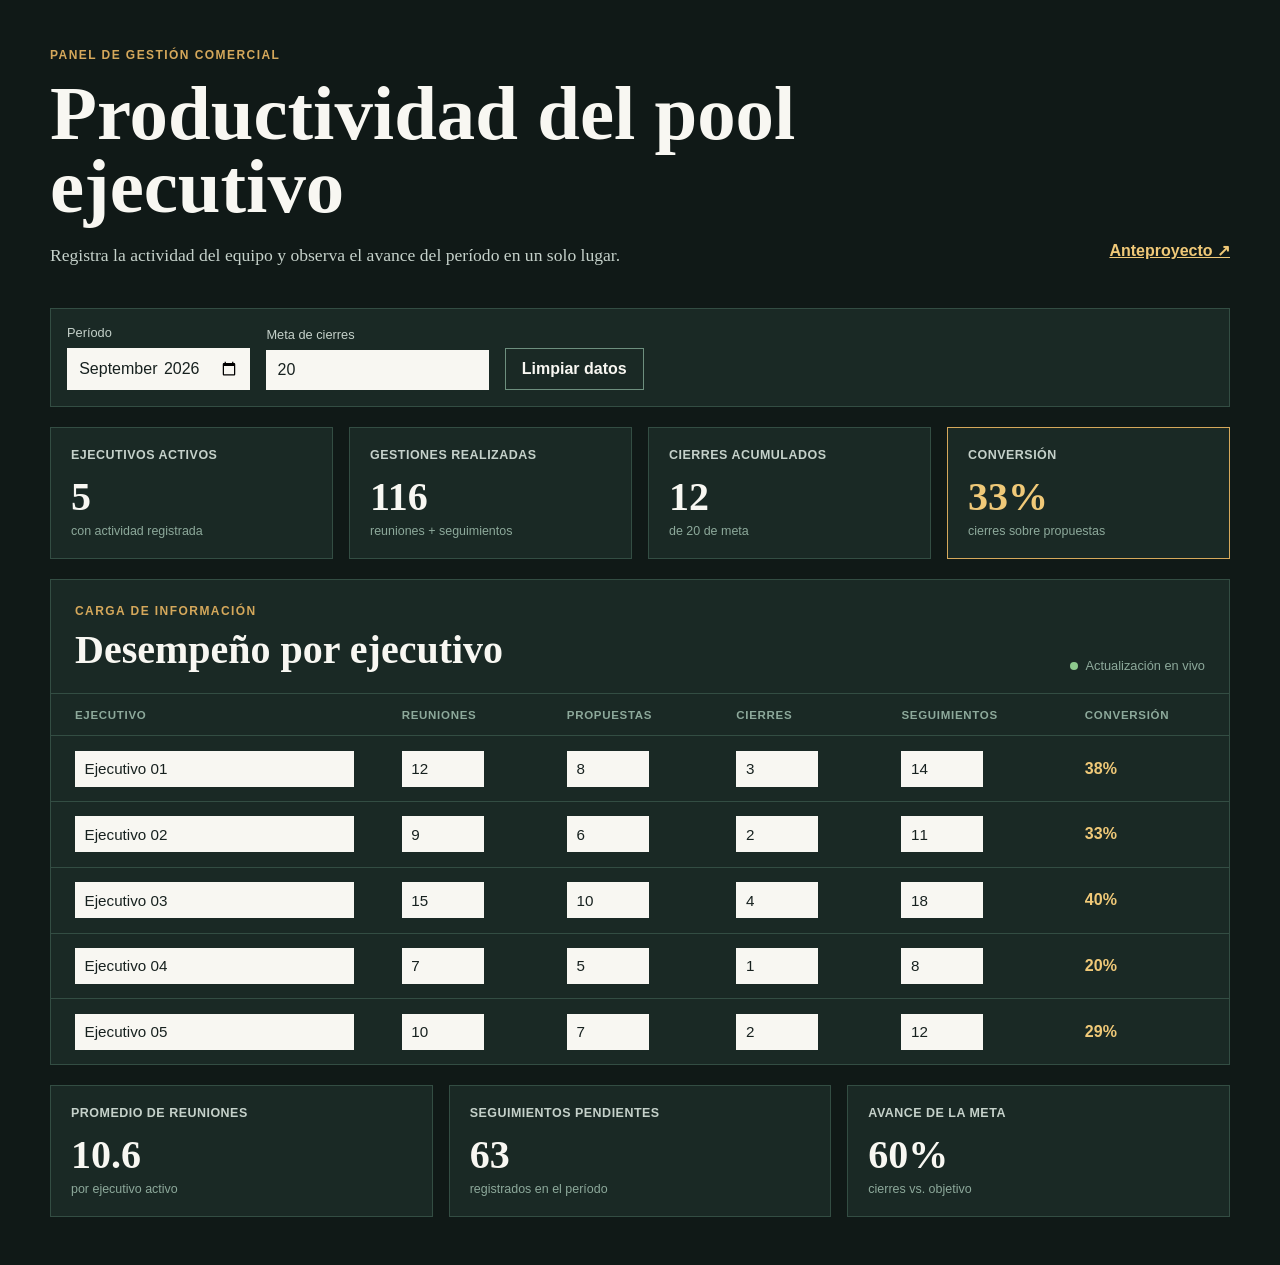
==== dashboard.html @ 1cab16e7 "agregue un dashboard para productividad de ejecutivos" ====
<!doctype html>
<html lang="es">
	<head>
		<meta charset="UTF-8" />
		<meta name="viewport" content="width=device-width, initial-scale=1.0" />
		<title>Dashboard de productividad</title>
		<link rel="stylesheet" href="css/styles.css" />
	</head>
	<body class="dashboard-body">
		<main class="dashboard">
			<header class="dashboard-header">
				<div>
					<p class="eyebrow">Panel de gestión comercial</p>
					<h1>Productividad del pool ejecutivo</h1>
					<p class="description">Registra la actividad del equipo y observa el avance del período en un solo lugar.</p>
				</div>
				<a class="page-link" href="anteproyecto.html">Anteproyecto <span aria-hidden="true">↗</span></a>
			</header>

			<section class="toolbar" aria-label="Filtros del dashboard">
				<label>Período<input type="month" id="period" value="2026-09" /></label>
				<label>Meta de cierres<input type="number" id="target" min="0" value="20" /></label>
				<button class="secondary-button" id="clear-data" type="button">Limpiar datos</button>
			</section>

			<section class="metrics" aria-label="Resumen de productividad">
				<article class="metric-card"><span>Ejecutivos activos</span><strong id="active-executives">0</strong><small>con actividad registrada</small></article>
				<article class="metric-card"><span>Gestiones realizadas</span><strong id="total-activities">0</strong><small>reuniones + seguimientos</small></article>
				<article class="metric-card"><span>Cierres acumulados</span><strong id="total-closures">0</strong><small id="target-progress">de 20 de meta</small></article>
				<article class="metric-card accent"><span>Conversión</span><strong id="conversion-rate">0%</strong><small>cierres sobre propuestas</small></article>
			</section>

			<section class="workspace-panel" aria-labelledby="team-title">
				<div class="panel-heading">
					<div><p class="eyebrow">Carga de información</p><h2 id="team-title">Desempeño por ejecutivo</h2></div>
					<span class="live-status"><i></i> Actualización en vivo</span>
				</div>
				<div class="table-wrap">
					<table>
						<thead><tr><th>Ejecutivo</th><th>Reuniones</th><th>Propuestas</th><th>Cierres</th><th>Seguimientos</th><th>Conversión</th></tr></thead>
						<tbody id="team-data">
							<tr><td><input class="executive-name" type="text" value="Ejecutivo 01" /></td><td><input class="data-input meetings" type="number" min="0" value="12" /></td><td><input class="data-input proposals" type="number" min="0" value="8" /></td><td><input class="data-input closures" type="number" min="0" value="3" /></td><td><input class="data-input followups" type="number" min="0" value="14" /></td><td class="row-conversion">38%</td></tr>
							<tr><td><input class="executive-name" type="text" value="Ejecutivo 02" /></td><td><input class="data-input meetings" type="number" min="0" value="9" /></td><td><input class="data-input proposals" type="number" min="0" value="6" /></td><td><input class="data-input closures" type="number" min="0" value="2" /></td><td><input class="data-input followups" type="number" min="0" value="11" /></td><td class="row-conversion">33%</td></tr>
							<tr><td><input class="executive-name" type="text" value="Ejecutivo 03" /></td><td><input class="data-input meetings" type="number" min="0" value="15" /></td><td><input class="data-input proposals" type="number" min="0" value="10" /></td><td><input class="data-input closures" type="number" min="0" value="4" /></td><td><input class="data-input followups" type="number" min="0" value="18" /></td><td class="row-conversion">40%</td></tr>
							<tr><td><input class="executive-name" type="text" value="Ejecutivo 04" /></td><td><input class="data-input meetings" type="number" min="0" value="7" /></td><td><input class="data-input proposals" type="number" min="0" value="5" /></td><td><input class="data-input closures" type="number" min="0" value="1" /></td><td><input class="data-input followups" type="number" min="0" value="8" /></td><td class="row-conversion">20%</td></tr>
							<tr><td><input class="executive-name" type="text" value="Ejecutivo 05" /></td><td><input class="data-input meetings" type="number" min="0" value="10" /></td><td><input class="data-input proposals" type="number" min="0" value="7" /></td><td><input class="data-input closures" type="number" min="0" value="2" /></td><td><input class="data-input followups" type="number" min="0" value="12" /></td><td class="row-conversion">29%</td></tr>
						</tbody>
					</table>
				</div>
			</section>

			<section class="insights" aria-label="Indicadores adicionales">
				<div><span>Promedio de reuniones</span><strong id="average-meetings">0</strong><small>por ejecutivo activo</small></div>
				<div><span>Seguimientos pendientes</span><strong id="total-followups">0</strong><small>registrados en el período</small></div>
				<div><span>Avance de la meta</span><strong id="goal-progress">0%</strong><small>cierres vs. objetivo</small></div>
			</section>
		</main>

		<script>
			const rows = [...document.querySelectorAll('#team-data tr')];
			const number = (row, selector) => Number(row.querySelector(selector).value) || 0;
			const formatPercent = (value) => `${Math.round(value)}%`;

			function updateDashboard() {
				let active = 0;
				let meetings = 0;
				let proposals = 0;
				let closures = 0;
				let followups = 0;

				rows.forEach((row) => {
					const values = ['.meetings', '.proposals', '.closures', '.followups'].map((selector) => number(row, selector));
					const [rowMeetings, rowProposals, rowClosures, rowFollowups] = values;
					if (values.some((value) => value > 0)) active += 1;
					meetings += rowMeetings;
					proposals += rowProposals;
					closures += rowClosures;
					followups += rowFollowups;
					row.querySelector('.row-conversion').textContent = formatPercent(rowProposals ? (rowClosures / rowProposals) * 100 : 0);
				});

				const target = Number(document.querySelector('#target').value) || 0;
				document.querySelector('#active-executives').textContent = active;
				document.querySelector('#total-activities').textContent = meetings + followups;
				document.querySelector('#total-closures').textContent = closures;
				document.querySelector('#target-progress').textContent = `de ${target} de meta`;
				document.querySelector('#conversion-rate').textContent = formatPercent(proposals ? (closures / proposals) * 100 : 0);
				document.querySelector('#average-meetings').textContent = active ? (meetings / active).toFixed(1) : '0';
				document.querySelector('#total-followups').textContent = followups;
				document.querySelector('#goal-progress').textContent = formatPercent(target ? (closures / target) * 100 : 0);
			}

			document.querySelectorAll('input').forEach((input) => input.addEventListener('input', updateDashboard));
			document.querySelector('#clear-data').addEventListener('click', () => {
				document.querySelectorAll('.data-input').forEach((input) => { input.value = 0; });
				updateDashboard();
			});
			updateDashboard();
		</script>
	</body>
</html>
---- css/styles.css ----
:root {
	color: #f8f7f2;
	background: #17211f;
	font-family: Georgia, 'Times New Roman', serif;
}

* {
	box-sizing: border-box;
}

body {
	display: grid;
	min-height: 100vh;
	margin: 0;
	place-items: center;
	background: radial-gradient(circle at 15% 15%, #31544a, transparent 38%), #17211f;
}

.calculator {
	width: min(92vw, 620px);
	padding: clamp(2rem, 7vw, 5rem);
	border: 1px solid #6d8f7e;
	background: #21302c;
	box-shadow: 14px 14px 0 #d5a85b;
}

.eyebrow {
	margin: 0 0 1rem;
	color: #d5a85b;
	font-family: Arial, sans-serif;
	font-size: 0.75rem;
	font-weight: bold;
	letter-spacing: 0.12em;
	text-transform: uppercase;
}

h1 {
	margin: 0;
	font-size: clamp(2.5rem, 8vw, 5rem);
	line-height: 0.95;
}

.description {
	color: #c5d1ca;
	font-size: 1.1rem;
	line-height: 1.5;
}

.sum-form {
	display: grid;
	grid-template-columns: 1fr auto 1fr;
	align-items: end;
	gap: 1rem;
	margin-top: 2.5rem;
}

label {
	display: grid;
	gap: 0.5rem;
	color: #c5d1ca;
	font-family: Arial, sans-serif;
	font-size: 0.8rem;
}

input,
button {
	min-height: 3rem;
	border: 0;
	font: inherit;
}

input {
	width: 100%;
	padding: 0.7rem;
	color: #17211f;
	background: #f8f7f2;
	font-family: Arial, sans-serif;
	font-size: 1.2rem;
}

.operator {
	padding-bottom: 0.55rem;
	color: #d5a85b;
	font-size: 2rem;
}

button {
	grid-column: 1 / -1;
	padding: 0.8rem 1.2rem;
	color: #17211f;
	background: #d5a85b;
	cursor: pointer;
	font-family: Arial, sans-serif;
	font-weight: bold;
}

button:hover {
	background: #f0c978;
}

.result {
	display: block;
	margin-top: 2rem;
	color: #f0c978;
	font-size: 1.8rem;
}

.page-link {
	display: inline-block;
	margin-top: 3rem;
	color: #f0c978;
	font-family: Arial, sans-serif;
	font-weight: bold;
}

.page-link:hover {
	color: #f8f7f2;
}

.project-tasks {
	margin-top: 4rem;
	padding-top: 2rem;
	border-top: 1px solid #6d8f7e;
}

.project-tasks h2 {
	margin: 0;
	font-size: clamp(1.8rem, 5vw, 2.8rem);
}

.project-tasks ol {
	display: grid;
	gap: 0.75rem;
	margin: 1.5rem 0 0;
	padding-left: 2rem;
	color: #c5d1ca;
	font-family: Arial, sans-serif;
	line-height: 1.4;
}

.project-tasks li {
	padding-left: 0.35rem;
}

.project-tasks li::marker {
	color: #d5a85b;
	font-weight: bold;
}

.dashboard-body {
	display: block;
	min-height: 100vh;
	padding: 3rem 1.5rem;
	background: #101917;
}

.dashboard {
	width: min(100%, 1180px);
	margin: 0 auto;
}

.dashboard-header {
	display: flex;
	align-items: end;
	justify-content: space-between;
	gap: 2rem;
	margin-bottom: 2.5rem;
}

.dashboard-header h1 {
	max-width: 760px;
	font-size: clamp(2.5rem, 6vw, 5.5rem);
}

.dashboard-header .description {
	max-width: 650px;
	margin-bottom: 0;
}

.dashboard-header .page-link {
	margin: 0 0 0.5rem;
	white-space: nowrap;
}

.toolbar {
	display: flex;
	align-items: end;
	gap: 1rem;
	margin-bottom: 1.25rem;
	padding: 1rem;
	border: 1px solid #334d43;
	background: #1a2925;
}

.toolbar label {
	min-width: 180px;
}

.toolbar input {
	min-height: 2.5rem;
	font-size: 1rem;
}

.secondary-button {
	min-height: 2.5rem;
	border: 1px solid #6d8f7e;
	padding: 0.7rem 1rem;
	color: #f8f7f2;
	background: transparent;
}

.secondary-button:hover {
	color: #17211f;
	background: #d5a85b;
}

.metrics {
	display: grid;
	grid-template-columns: repeat(4, 1fr);
	gap: 1rem;
	margin-bottom: 1.25rem;
}

.metric-card,
.insights > div {
	padding: 1.25rem;
	border: 1px solid #334d43;
	background: #1a2925;
}

.metric-card span,
.insights span,
.metric-card small,
.insights small {
	display: block;
	font-family: Arial, sans-serif;
}

.metric-card span,
.insights span {
	color: #c5d1ca;
	font-size: 0.78rem;
	font-weight: bold;
	letter-spacing: 0.04em;
	text-transform: uppercase;
}

.metric-card strong,
.insights strong {
	display: block;
	margin: 0.65rem 0 0.3rem;
	color: #f8f7f2;
	font-size: 2.5rem;
}

.metric-card small,
.insights small {
	color: #8da99b;
	font-size: 0.78rem;
}

.metric-card.accent {
	border-color: #d5a85b;
}

.metric-card.accent strong {
	color: #f0c978;
}

.workspace-panel {
	border: 1px solid #334d43;
	background: #1a2925;
}

.panel-heading {
	display: flex;
	align-items: end;
	justify-content: space-between;
	gap: 1rem;
	padding: 1.5rem 1.5rem 1.25rem;
}

.panel-heading .eyebrow {
	margin-bottom: 0.5rem;
}

.panel-heading h2 {
	margin: 0;
	font-size: clamp(1.6rem, 4vw, 2.5rem);
}

.live-status {
	color: #8da99b;
	font-family: Arial, sans-serif;
	font-size: 0.8rem;
	white-space: nowrap;
}

.live-status i {
	display: inline-block;
	width: 0.5rem;
	height: 0.5rem;
	margin-right: 0.3rem;
	border-radius: 50%;
	background: #8dc98d;
}

.table-wrap {
	overflow-x: auto;
}

table {
	width: 100%;
	min-width: 760px;
	border-collapse: collapse;
	font-family: Arial, sans-serif;
}

th,
td {
	padding: 0.9rem 1.5rem;
	border-top: 1px solid #334d43;
	text-align: left;
}

th {
	color: #8da99b;
	font-size: 0.72rem;
	letter-spacing: 0.06em;
	text-transform: uppercase;
}

td {
	color: #f8f7f2;
}

td input {
	min-height: 2.25rem;
	padding: 0.45rem 0.6rem;
	font-size: 0.95rem;
}

.executive-name {
	min-width: 145px;
}

.data-input {
	width: 82px;
}

.row-conversion {
	color: #f0c978;
	font-weight: bold;
}

.insights {
	display: grid;
	grid-template-columns: repeat(3, 1fr);
	gap: 1rem;
	margin-top: 1.25rem;
}

@media (max-width: 760px) {
	.dashboard-body {
		padding: 1.5rem 1rem;
	}

	.dashboard-header {
		align-items: start;
		flex-direction: column;
		gap: 1rem;
	}

	.metrics,
	.insights {
		grid-template-columns: repeat(2, 1fr);
	}

	.toolbar {
		align-items: stretch;
		flex-direction: column;
	}

	.toolbar label {
		min-width: 0;
	}
}

@media (max-width: 480px) {
	.metrics,
	.insights {
		grid-template-columns: 1fr;
	}

	.metric-card strong,
	.insights strong {
		font-size: 2rem;
	}
}

@media (max-width: 480px) {
	.sum-form {
		grid-template-columns: 1fr auto 1fr;
		gap: 0.5rem;
	}

	.calculator {
		box-shadow: 8px 8px 0 #d5a85b;
	}
}
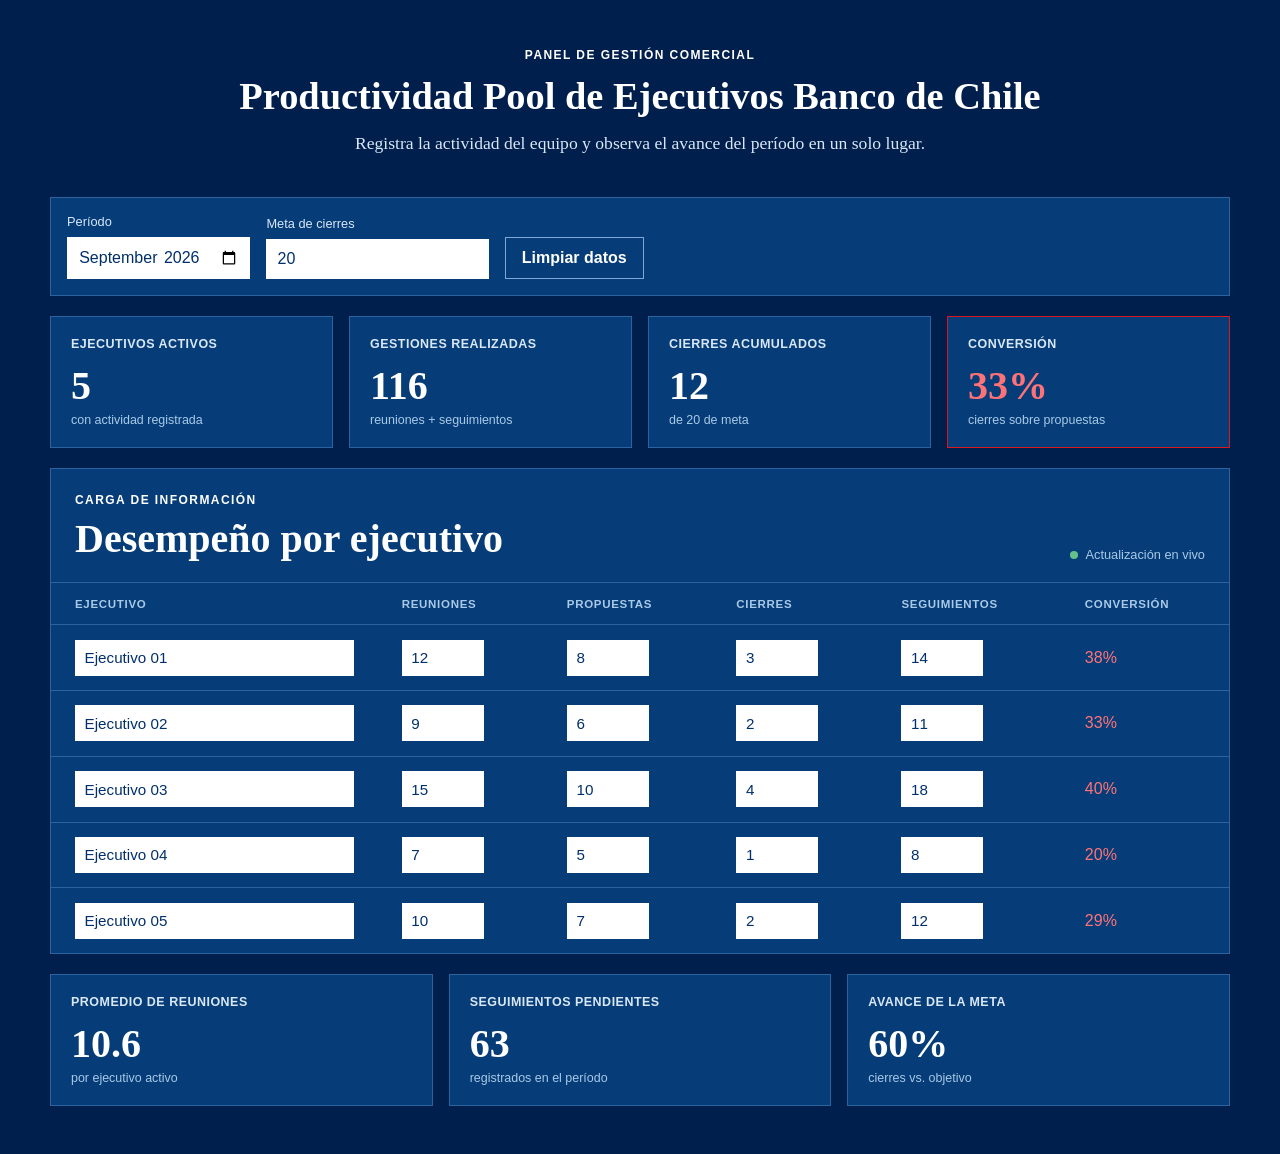
==== commit 259fae31: "cambie el titulo en dashboard" ====
--- a/dashboard.html
+++ b/dashboard.html
@@ -3,7 +3,7 @@
 	<head>
 		<meta charset="UTF-8" />
 		<meta name="viewport" content="width=device-width, initial-scale=1.0" />
-		<title>Dashboard de productividad</title>
+		<title>Productividad Pool de Ejecutivos Banco de Chile</title>
 		<link rel="stylesheet" href="css/styles.css" />
 	</head>
 	<body class="dashboard-body">
@@ -11,10 +11,9 @@
 			<header class="dashboard-header">
 				<div>
 					<p class="eyebrow">Panel de gestión comercial</p>
-					<h1>Productividad del pool ejecutivo</h1>
+					<h1>Productividad Pool de Ejecutivos Banco de Chile</h1>
 					<p class="description">Registra la actividad del equipo y observa el avance del período en un solo lugar.</p>
 				</div>
-				<a class="page-link" href="anteproyecto.html">Anteproyecto <span aria-hidden="true">↗</span></a>
 			</header>
 
 			<section class="toolbar" aria-label="Filtros del dashboard">
--- a/css/styles.css
+++ b/css/styles.css
@@ -1,32 +1,30 @@
 :root {
-	color: #f8f7f2;
-	background: #17211f;
+	color: #ffffff;
+	background: #002f6c;
 	font-family: Georgia, 'Times New Roman', serif;
 }
 
-* {
-	box-sizing: border-box;
-}
+* { box-sizing: border-box; }
 
 body {
 	display: grid;
 	min-height: 100vh;
 	margin: 0;
 	place-items: center;
-	background: radial-gradient(circle at 15% 15%, #31544a, transparent 38%), #17211f;
+	background: radial-gradient(circle at 15% 15%, #0b5cae, transparent 38%), #002f6c;
 }
 
 .calculator {
 	width: min(92vw, 620px);
 	padding: clamp(2rem, 7vw, 5rem);
-	border: 1px solid #6d8f7e;
-	background: #21302c;
-	box-shadow: 14px 14px 0 #d5a85b;
+	border: 1px solid #7fa8d8;
+	background: #064a96;
+	box-shadow: 14px 14px 0 #d71920;
 }
 
 .eyebrow {
 	margin: 0 0 1rem;
-	color: #d5a85b;
+	color: #ffffff;
 	font-family: Arial, sans-serif;
 	font-size: 0.75rem;
 	font-weight: bold;
@@ -34,17 +32,8 @@
 	text-transform: uppercase;
 }
 
-h1 {
-	margin: 0;
-	font-size: clamp(2.5rem, 8vw, 5rem);
-	line-height: 0.95;
-}
-
-.description {
-	color: #c5d1ca;
-	font-size: 1.1rem;
-	line-height: 1.5;
-}
+h1 { margin: 0; font-size: clamp(2.5rem, 8vw, 5rem); line-height: 0.95; }
+.description { color: #d9e7f7; font-size: 1.1rem; line-height: 1.5; }
 
 .sum-form {
 	display: grid;
@@ -54,357 +43,71 @@
 	margin-top: 2.5rem;
 }
 
-label {
-	display: grid;
-	gap: 0.5rem;
-	color: #c5d1ca;
-	font-family: Arial, sans-serif;
-	font-size: 0.8rem;
-}
+label { display: grid; gap: 0.5rem; color: #d9e7f7; font-family: Arial, sans-serif; font-size: 0.8rem; }
+input, button { min-height: 3rem; border: 0; font: inherit; }
+input { width: 100%; padding: 0.7rem; color: #002f6c; background: #ffffff; font-family: Arial, sans-serif; font-size: 1.2rem; }
+.operator { padding-bottom: 0.55rem; color: #ff7378; font-size: 2rem; }
+button { grid-column: 1 / -1; padding: 0.8rem 1.2rem; color: #ffffff; background: #d71920; cursor: pointer; font-family: Arial, sans-serif; font-weight: bold; }
+button:hover { background: #e83b42; }
+.result { display: block; margin-top: 2rem; color: #ff7378; font-size: 1.8rem; }
+.page-link { display: inline-block; margin-top: 3rem; color: #ff7378; font-family: Arial, sans-serif; font-weight: bold; }
+.page-link:hover { color: #ffffff; }
 
-input,
-button {
-	min-height: 3rem;
-	border: 0;
-	font: inherit;
-}
+.project-tasks { margin-top: 4rem; padding-top: 2rem; border-top: 1px solid #7fa8d8; }
+.project-tasks h2 { margin: 0; font-size: clamp(1.8rem, 5vw, 2.8rem); }
+.project-tasks ol { display: grid; gap: 0.75rem; margin: 1.5rem 0 0; padding-left: 2rem; color: #d9e7f7; font-family: Arial, sans-serif; line-height: 1.4; }
+.project-tasks li { padding-left: 0.35rem; }
+.project-tasks li::marker { color: #ff7378; font-weight: bold; }
 
-input {
-	width: 100%;
-	padding: 0.7rem;
-	color: #17211f;
-	background: #f8f7f2;
-	font-family: Arial, sans-serif;
-	font-size: 1.2rem;
-}
+.dashboard-body { display: block; min-height: 100vh; padding: 3rem 1.5rem; background: #001f4d; }
+.dashboard { width: min(100%, 1180px); margin: 0 auto; }
+.dashboard-header { display: block; margin-bottom: 2.5rem; text-align: center; }
+.dashboard-header h1 { width: 100%; max-width: none; margin: 0; font-size: clamp(1.6rem, 3vw, 2.6rem); text-align: center; }
+.dashboard-header .description { max-width: none; margin: 1rem 0 0; }
+.dashboard-header .page-link { margin: 0 0 0.5rem; white-space: nowrap; }
 
-.operator {
-	padding-bottom: 0.55rem;
-	color: #d5a85b;
-	font-size: 2rem;
-}
+.toolbar { display: flex; align-items: end; gap: 1rem; margin-bottom: 1.25rem; padding: 1rem; border: 1px solid #2a639e; background: #063d78; }
+.toolbar label { min-width: 180px; }
+.toolbar input { min-height: 2.5rem; font-size: 1rem; }
+.secondary-button { min-height: 2.5rem; border: 1px solid #7fa8d8; padding: 0.7rem 1rem; color: #ffffff; background: transparent; }
+.secondary-button:hover { color: #002f6c; background: #ffffff; }
 
-button {
-	grid-column: 1 / -1;
-	padding: 0.8rem 1.2rem;
-	color: #17211f;
-	background: #d5a85b;
-	cursor: pointer;
-	font-family: Arial, sans-serif;
-	font-weight: bold;
-}
+.metrics { display: grid; grid-template-columns: repeat(4, 1fr); gap: 1rem; margin-bottom: 1.25rem; }
+.metric-card, .insights > div { padding: 1.25rem; border: 1px solid #2a639e; background: #063d78; }
+.metric-card span, .insights span, .metric-card small, .insights small { display: block; font-family: Arial, sans-serif; }
+.metric-card span, .insights span { color: #d9e7f7; font-size: 0.78rem; font-weight: bold; letter-spacing: 0.04em; text-transform: uppercase; }
+.metric-card strong, .insights strong { display: block; margin: 0.65rem 0 0.3rem; color: #ffffff; font-size: 2.5rem; }
+.metric-card small, .insights small { color: #a9c9e7; font-size: 0.78rem; }
+.metric-card.accent { border-color: #d71920; }
+.metric-card.accent strong, .row-conversion { color: #ff7378; }
 
-button:hover {
-	background: #f0c978;
-}
-
-.result {
-	display: block;
-	margin-top: 2rem;
-	color: #f0c978;
-	font-size: 1.8rem;
-}
-
-.page-link {
-	display: inline-block;
-	margin-top: 3rem;
-	color: #f0c978;
-	font-family: Arial, sans-serif;
-	font-weight: bold;
-}
-
-.page-link:hover {
-	color: #f8f7f2;
-}
-
-.project-tasks {
-	margin-top: 4rem;
-	padding-top: 2rem;
-	border-top: 1px solid #6d8f7e;
-}
-
-.project-tasks h2 {
-	margin: 0;
-	font-size: clamp(1.8rem, 5vw, 2.8rem);
-}
-
-.project-tasks ol {
-	display: grid;
-	gap: 0.75rem;
-	margin: 1.5rem 0 0;
-	padding-left: 2rem;
-	color: #c5d1ca;
-	font-family: Arial, sans-serif;
-	line-height: 1.4;
-}
-
-.project-tasks li {
-	padding-left: 0.35rem;
-}
-
-.project-tasks li::marker {
-	color: #d5a85b;
-	font-weight: bold;
-}
-
-.dashboard-body {
-	display: block;
-	min-height: 100vh;
-	padding: 3rem 1.5rem;
-	background: #101917;
-}
-
-.dashboard {
-	width: min(100%, 1180px);
-	margin: 0 auto;
-}
-
-.dashboard-header {
-	display: flex;
-	align-items: end;
-	justify-content: space-between;
-	gap: 2rem;
-	margin-bottom: 2.5rem;
-}
-
-.dashboard-header h1 {
-	max-width: 760px;
-	font-size: clamp(2.5rem, 6vw, 5.5rem);
-}
-
-.dashboard-header .description {
-	max-width: 650px;
-	margin-bottom: 0;
-}
-
-.dashboard-header .page-link {
-	margin: 0 0 0.5rem;
-	white-space: nowrap;
-}
-
-.toolbar {
-	display: flex;
-	align-items: end;
-	gap: 1rem;
-	margin-bottom: 1.25rem;
-	padding: 1rem;
-	border: 1px solid #334d43;
-	background: #1a2925;
-}
-
-.toolbar label {
-	min-width: 180px;
-}
-
-.toolbar input {
-	min-height: 2.5rem;
-	font-size: 1rem;
-}
-
-.secondary-button {
-	min-height: 2.5rem;
-	border: 1px solid #6d8f7e;
-	padding: 0.7rem 1rem;
-	color: #f8f7f2;
-	background: transparent;
-}
-
-.secondary-button:hover {
-	color: #17211f;
-	background: #d5a85b;
-}
-
-.metrics {
-	display: grid;
-	grid-template-columns: repeat(4, 1fr);
-	gap: 1rem;
-	margin-bottom: 1.25rem;
-}
-
-.metric-card,
-.insights > div {
-	padding: 1.25rem;
-	border: 1px solid #334d43;
-	background: #1a2925;
-}
-
-.metric-card span,
-.insights span,
-.metric-card small,
-.insights small {
-	display: block;
-	font-family: Arial, sans-serif;
-}
-
-.metric-card span,
-.insights span {
-	color: #c5d1ca;
-	font-size: 0.78rem;
-	font-weight: bold;
-	letter-spacing: 0.04em;
-	text-transform: uppercase;
-}
-
-.metric-card strong,
-.insights strong {
-	display: block;
-	margin: 0.65rem 0 0.3rem;
-	color: #f8f7f2;
-	font-size: 2.5rem;
-}
-
-.metric-card small,
-.insights small {
-	color: #8da99b;
-	font-size: 0.78rem;
-}
-
-.metric-card.accent {
-	border-color: #d5a85b;
-}
-
-.metric-card.accent strong {
-	color: #f0c978;
-}
-
-.workspace-panel {
-	border: 1px solid #334d43;
-	background: #1a2925;
-}
-
-.panel-heading {
-	display: flex;
-	align-items: end;
-	justify-content: space-between;
-	gap: 1rem;
-	padding: 1.5rem 1.5rem 1.25rem;
-}
-
-.panel-heading .eyebrow {
-	margin-bottom: 0.5rem;
-}
-
-.panel-heading h2 {
-	margin: 0;
-	font-size: clamp(1.6rem, 4vw, 2.5rem);
-}
-
-.live-status {
-	color: #8da99b;
-	font-family: Arial, sans-serif;
-	font-size: 0.8rem;
-	white-space: nowrap;
-}
-
-.live-status i {
-	display: inline-block;
-	width: 0.5rem;
-	height: 0.5rem;
-	margin-right: 0.3rem;
-	border-radius: 50%;
-	background: #8dc98d;
-}
-
-.table-wrap {
-	overflow-x: auto;
-}
-
-table {
-	width: 100%;
-	min-width: 760px;
-	border-collapse: collapse;
-	font-family: Arial, sans-serif;
-}
-
-th,
-td {
-	padding: 0.9rem 1.5rem;
-	border-top: 1px solid #334d43;
-	text-align: left;
-}
-
-th {
-	color: #8da99b;
-	font-size: 0.72rem;
-	letter-spacing: 0.06em;
-	text-transform: uppercase;
-}
-
-td {
-	color: #f8f7f2;
-}
-
-td input {
-	min-height: 2.25rem;
-	padding: 0.45rem 0.6rem;
-	font-size: 0.95rem;
-}
-
-.executive-name {
-	min-width: 145px;
-}
-
-.data-input {
-	width: 82px;
-}
-
-.row-conversion {
-	color: #f0c978;
-	font-weight: bold;
-}
-
-.insights {
-	display: grid;
-	grid-template-columns: repeat(3, 1fr);
-	gap: 1rem;
-	margin-top: 1.25rem;
-}
+.workspace-panel { border: 1px solid #2a639e; background: #063d78; }
+.panel-heading { display: flex; align-items: end; justify-content: space-between; gap: 1rem; padding: 1.5rem 1.5rem 1.25rem; }
+.panel-heading .eyebrow { margin-bottom: 0.5rem; }
+.panel-heading h2 { margin: 0; font-size: clamp(1.6rem, 4vw, 2.5rem); }
+.live-status { color: #a9c9e7; font-family: Arial, sans-serif; font-size: 0.8rem; white-space: nowrap; }
+.live-status i { display: inline-block; width: 0.5rem; height: 0.5rem; margin-right: 0.3rem; border-radius: 50%; background: #65c18c; }
+.table-wrap { overflow-x: auto; }
+table { width: 100%; min-width: 760px; border-collapse: collapse; font-family: Arial, sans-serif; }
+th, td { padding: 0.9rem 1.5rem; border-top: 1px solid #2a639e; text-align: left; }
+th { color: #a9c9e7; font-size: 0.72rem; letter-spacing: 0.06em; text-transform: uppercase; }
+td { color: #ffffff; }
+td input { min-height: 2.25rem; padding: 0.45rem 0.6rem; font-size: 0.95rem; }
+.executive-name { min-width: 145px; }
+.data-input { width: 82px; }
+.insights { display: grid; grid-template-columns: repeat(3, 1fr); gap: 1rem; margin-top: 1.25rem; }
 
 @media (max-width: 760px) {
-	.dashboard-body {
-		padding: 1.5rem 1rem;
-	}
-
-	.dashboard-header {
-		align-items: start;
-		flex-direction: column;
-		gap: 1rem;
-	}
-
-	.metrics,
-	.insights {
-		grid-template-columns: repeat(2, 1fr);
-	}
-
-	.toolbar {
-		align-items: stretch;
-		flex-direction: column;
-	}
-
-	.toolbar label {
-		min-width: 0;
-	}
+	.dashboard-body { padding: 1.5rem 1rem; }
+	.dashboard-header { align-items: start; flex-direction: column; gap: 1rem; }
+	.metrics, .insights { grid-template-columns: repeat(2, 1fr); }
+	.toolbar { align-items: stretch; flex-direction: column; }
+	.toolbar label { min-width: 0; }
 }
 
 @media (max-width: 480px) {
-	.metrics,
-	.insights {
-		grid-template-columns: 1fr;
-	}
-
-	.metric-card strong,
-	.insights strong {
-		font-size: 2rem;
-	}
+	.metrics, .insights { grid-template-columns: 1fr; }
+	.metric-card strong, .insights strong { font-size: 2rem; }
+	.sum-form { grid-template-columns: 1fr auto 1fr; gap: 0.5rem; }
+	.calculator { box-shadow: 8px 8px 0 #d71920; }
 }
-
-@media (max-width: 480px) {
-	.sum-form {
-		grid-template-columns: 1fr auto 1fr;
-		gap: 0.5rem;
-	}
-
-	.calculator {
-		box-shadow: 8px 8px 0 #d5a85b;
-	}
-}
